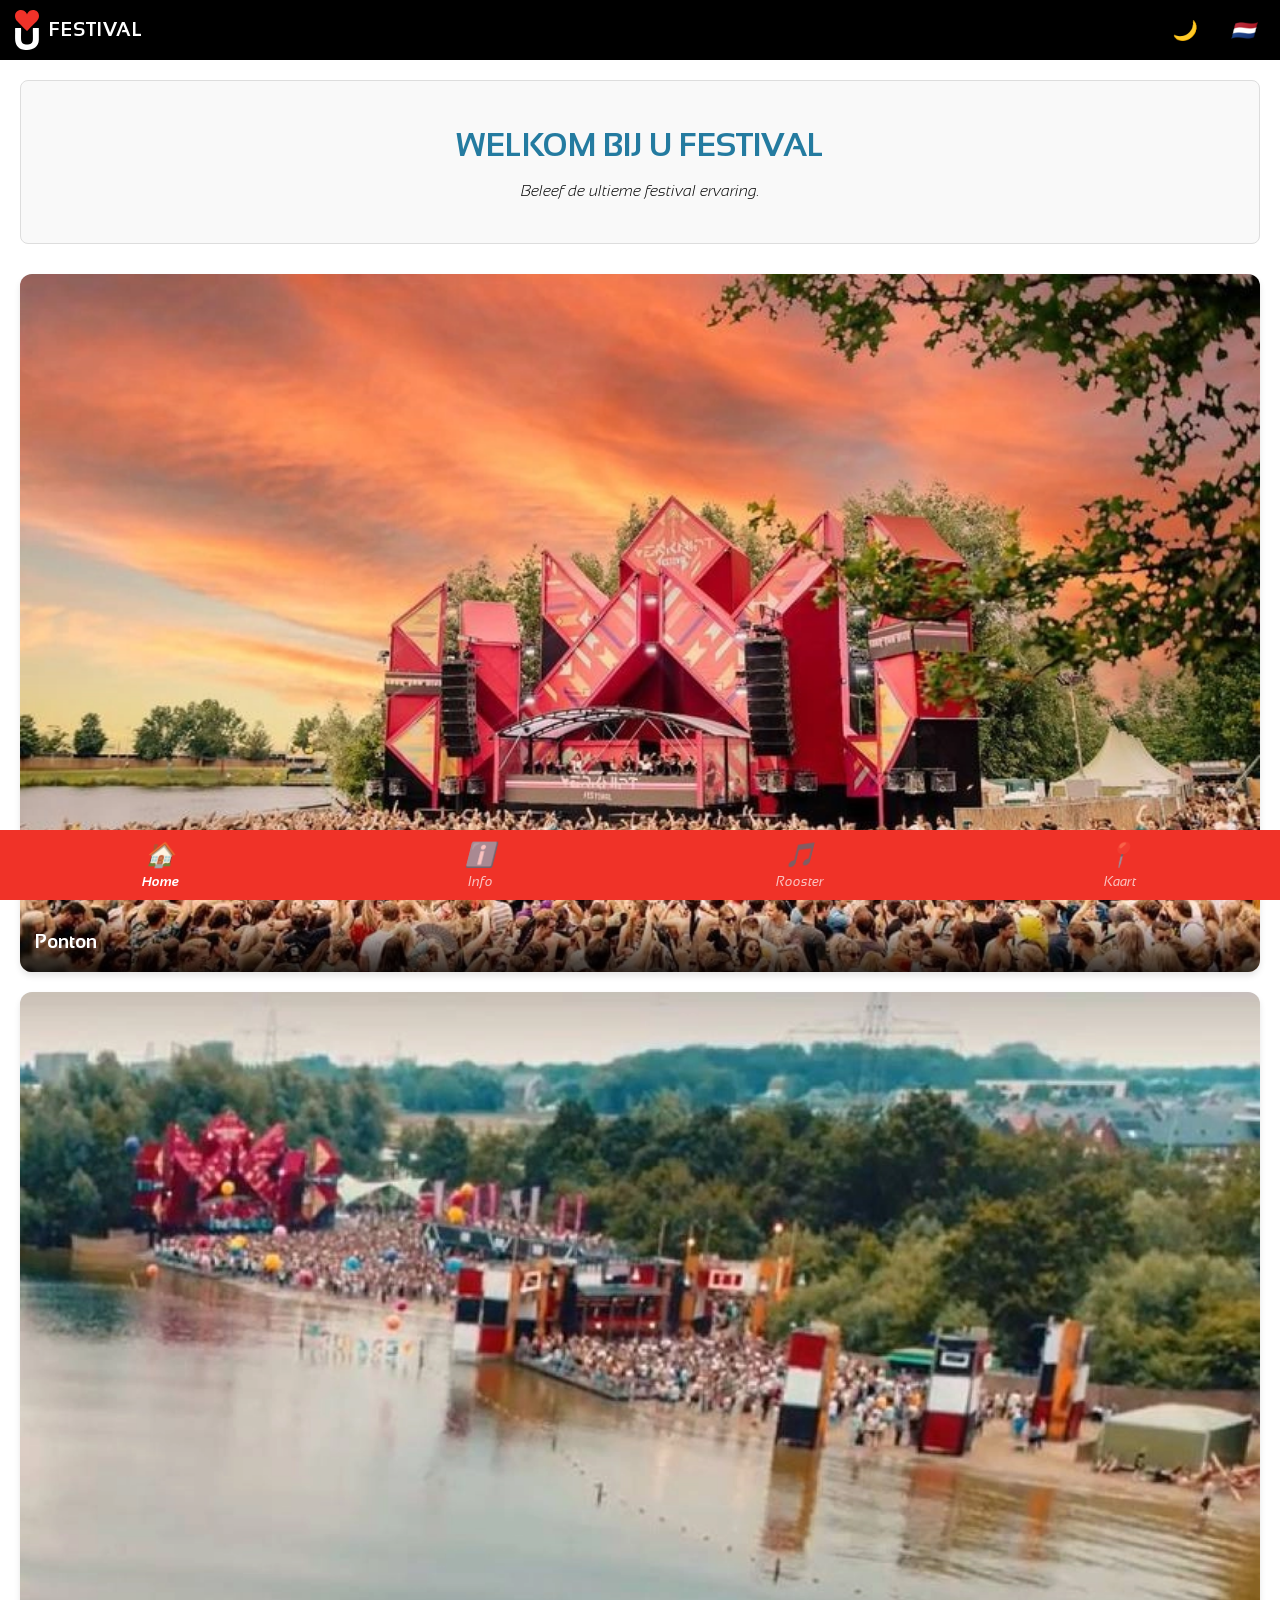
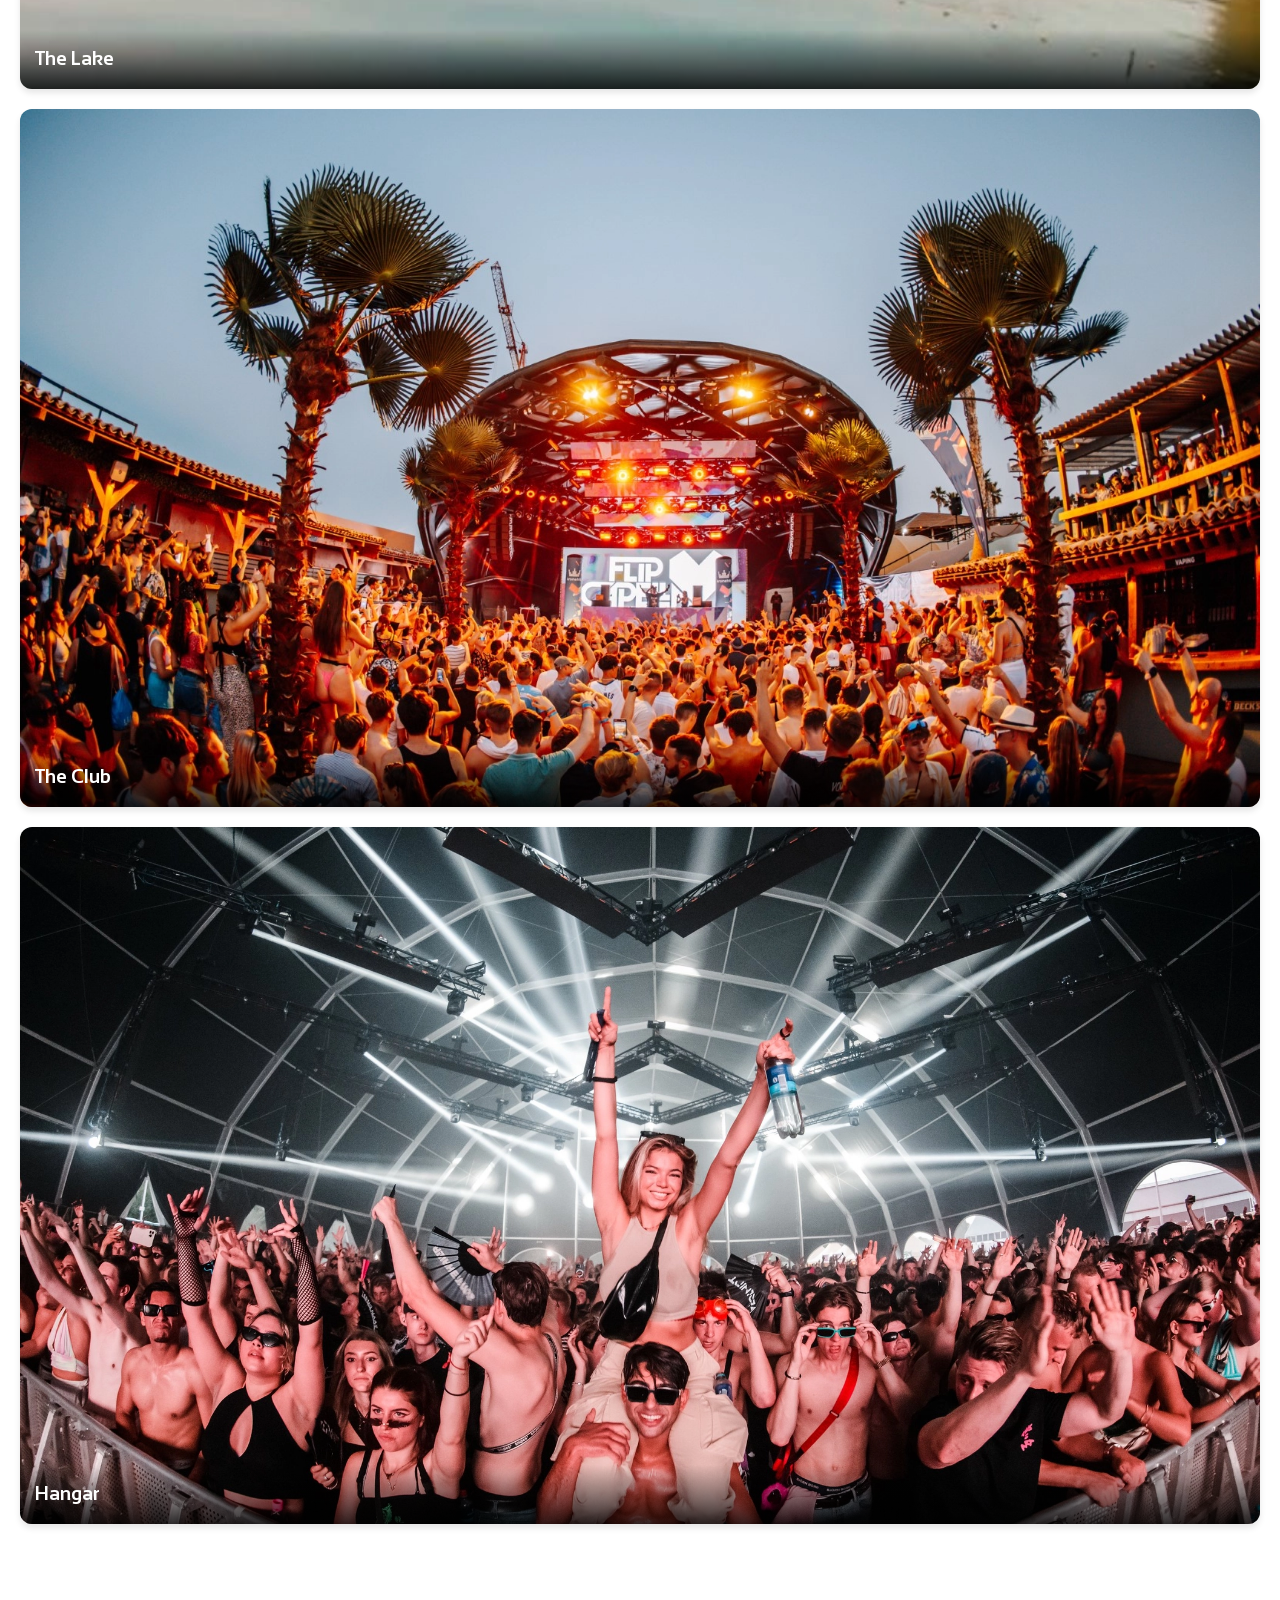
==== live/index.html @ cb03c624 "mappen structuur aanpassing" ====
<!DOCTYPE html>
<html lang="nl" data-theme="light">
<head>
    <meta charset="UTF-8">
    <meta name="viewport" content="width=device-width, initial-scale=1.0, maximum-scale=1.0, user-scalable=no">
    <title>U Festival</title>
    
    <!-- PWA Manifest -->
    <link rel="manifest" href="./manifest.json">
    <meta name="theme-color" content="#F03228">
    <link rel="apple-touch-icon" href="./assets/logob.png">
    <link rel="icon" href="./assets/logo_white.svg" type="image/svg+xml">
    
    <!-- Fonts -->
    <link rel="preconnect" href="https://fonts.googleapis.com">
    <link rel="preconnect" href="https://fonts.gstatic.com" crossorigin>
    <link href="https://fonts.googleapis.com/css2?family=Sansation:ital,wght@0,300;0,400;0,700;1,300;1,400;1,700&display=swap" rel="stylesheet">
    
    <!-- CSS -->
    <link rel="stylesheet" href="./css/style.css">
</head>
<body>

    <!-- Header -->
    <header>
        <div class="header-logo">
            <img id="header-logo-img" src="./assets/logo_white.svg" alt="U Festival Logo">
            <span class="header-title">FESTIVAL</span>
        </div>
        <div class="header-controls">
            <button id="theme-toggle" class="control-btn" aria-label="Toggle dark mode">🌙</button>
            <button id="lang-toggle" class="control-btn" aria-label="Toggle language">🇳🇱</button>
        </div>
    </header>

    <!-- Main Content Area -->
    <main id="main-content">
        
        <!-- HOME SECTION (Phase 2) -->
        <section id="home" class="page-section active">
            <div class="hero">
                <h1 data-i18n="home_welcome">WELKOM BIJ U FESTIVAL</h1>
                <p data-i18n="home_subtitle" class="italic-text">Beleef de ultieme festival ervaring.</p>
            </div>
            
            <div class="stages-grid">
                <div class="stage-card">
                    <img src="./assets/ponton.png" alt="Ponton Stage">
                    <div class="stage-name" data-i18n="stage_ponton">Ponton</div>
                </div>
                <div class="stage-card">
                    <img src="./assets/thelake.png" alt="The Lake Stage">
                    <div class="stage-name" data-i18n="stage_lake">The Lake</div>
                </div>
                <div class="stage-card">
                    <img src="./assets/theclub.png" alt="The Club Stage">
                    <div class="stage-name" data-i18n="stage_club">The Club</div>
                </div>
                <div class="stage-card">
                    <img src="./assets/hangar.png" alt="Hangar Stage">
                    <div class="stage-name" data-i18n="stage_hangar">Hangar</div>
                </div>
            </div>
        </section>

        <!-- INFO SECTION (Phase 3) -->
        <section id="info" class="page-section">
            <h1 data-i18n="nav_info">FESTIVAL INFORMATION</h1>
            <div id="info-accordion-container">
                <!-- Accordions will be rendered here by info.js -->
            </div>
        </section>

        <!-- LINEUP SECTION (Phase 4) -->
        <section id="lineup" class="page-section">
            <h1 data-i18n="nav_lineup">LINE-UP SCHEDULE</h1>
            
            <div class="day-tabs">
                <button id="tab-saturday" class="day-tab active">Zaterdag</button>
                <button id="tab-sunday" class="day-tab">Zondag</button>
            </div>
            
            <div id="schedule-grid" class="schedule-grid">
                <!-- Acts will be rendered here -->
            </div>
        </section>

        <!-- MAP SECTION (Phase 5) -->
        <section id="map" class="page-section">
            <h1 data-i18n="nav_map">FESTIVAL MAP</h1>
            <div class="map-viewport" id="map-viewport">
                <div class="map-transform-container" id="map-transform-container">
                    <img src="./assets/markers/kaart_festival_markers.svg" alt="Festival Map" id="festival-map-img">
                    <div id="gps-dot" class="gps-dot"></div>
                </div>
                <div class="map-overlay-controls">
                    <button id="gps-btn" class="map-control-btn" aria-label="Locate me">📍</button>
                    <div class="zoom-controls">
                        <button id="zoom-in-btn" class="map-control-btn">+</button>
                        <button id="zoom-out-btn" class="map-control-btn">-</button>
                    </div>
                </div>
            </div>
        </section>

    </main>

    <!-- Artist Modal (Phase 4) -->
    <div id="artist-modal" class="modal-overlay">
        <div class="modal-content">
            <button id="modal-close" class="modal-close-btn">&times;</button>
            <div class="modal-image-container" id="modal-image-container">
                <!-- Image or video iframe will be injected here -->
            </div>
            <div class="modal-body">
                <h2 id="modal-name" class="modal-name"></h2>
                <button id="modal-fav-btn" class="modal-fav-btn"></button>
                <p id="modal-stage-time" class="modal-stage-time italic-text"></p>
                <p id="modal-desc" class="modal-desc"></p>
            </div>
        </div>
    </div>

    <!-- Bottom Navigation -->
    <nav class="bottom-nav">
        <button class="nav-item active" data-target="home">
            <span class="nav-icon">🏠</span>
            <span data-i18n="nav_home">Home</span>
        </button>
        <button class="nav-item" data-target="info">
            <span class="nav-icon">ℹ️</span>
            <span data-i18n="nav_info">Info</span>
        </button>
        <button class="nav-item" data-target="lineup">
            <span class="nav-icon">🎵</span>
            <span data-i18n="nav_lineup">Lineup</span>
        </button>
        <button class="nav-item" data-target="map">
            <span class="nav-icon">📍</span>
            <span data-i18n="nav_map">Kaart</span>
        </button>
    </nav>

    <!-- Scripts -->
    <script src="./js/i18n.js"></script>
    <script src="./js/app.js"></script>
    <script src="./js/info.js"></script>
    <script src="./js/lineup.js"></script>
    <script src="./js/map.js"></script>
    <script>
        // Register Service Worker
        if ('serviceWorker' in navigator) {
            window.addEventListener('load', () => {
                navigator.serviceWorker.register('./sw.js')
                    .then(registration => {
                        console.log('ServiceWorker registration successful with scope: ', registration.scope);
                    }, err => {
                        console.log('ServiceWorker registration failed: ', err);
                    });
            });
        }
    </script>
</body>
</html>
---- live/css/style.css ----
:root {
  /* Colors - Light Mode Defaults */
  --color-accent: #F03228;
  --color-base: #FFFFFF;
  --color-primary: #000000;
  --color-secondary: #247BA0;
  --color-info: #E3B505;
  
  --bg-color: var(--color-base);
  --text-color: var(--color-primary);
  --nav-bg: var(--color-accent);
  --nav-text: #FFFFFF;
  --card-bg: #f9f9f9;
  --border-color: #dddddd;

  --font-family: 'Sansation', sans-serif;
}

[data-theme="dark"] {
  /* Colors - Dark Mode */
  --color-base: #000000;
  --color-primary: #FFFFFF;
  
  --bg-color: var(--color-base);
  --text-color: var(--color-primary);
  --nav-bg: var(--color-accent);
  --nav-text: #FFFFFF;
  --card-bg: #1a1a1a;
  --border-color: #333333;
}

/* Reset & Base Styles */
* {
  box-sizing: border-box;
  margin: 0;
  padding: 0;
}

body {
  font-family: var(--font-family);
  background-color: var(--bg-color);
  color: var(--text-color);
  line-height: 1.5;
  -webkit-font-smoothing: antialiased;
  padding-top: 60px; /* For fixed header */
  padding-bottom: 70px; /* For fixed bottom nav */
  transition: background-color 0.3s, color 0.3s;
}

h1, h2, h3, h4, h5, h6 {
  font-weight: 700;
  color: var(--color-secondary);
}

p {
  font-weight: 400;
}

button, .italic-text {
  font-weight: 300;
  font-style: italic;
}

/* Header */
header {
  position: fixed;
  top: 0;
  left: 0;
  width: 100%;
  height: 60px;
  background-color: var(--text-color); /* Black in light mode, White in dark mode, based on logo visibility */
  color: var(--bg-color);
  display: flex;
  align-items: center;
  justify-content: space-between;
  padding: 0 15px;
  z-index: 1000;
}

/* Specific Header styling to match design */
[data-theme="light"] header {
  background-color: #000000;
  color: #FFFFFF;
}

[data-theme="dark"] header {
  background-color: #FFFFFF;
  color: #000000;
}

.header-logo {
  height: 40px;
  display: flex;
  align-items: center;
  gap: 10px;
}

.header-logo img {
  height: 100%;
}

.header-title {
  font-weight: 700;
  font-size: 1.2rem;
  letter-spacing: 1px;
}

.header-controls {
  display: flex;
  gap: 15px;
  align-items: center;
}

.control-btn {
  background: none;
  border: none;
  color: inherit;
  font-size: 1.2rem;
  cursor: pointer;
  padding: 10px;
  min-width: 44px;
  min-height: 44px;
  display: flex;
  align-items: center;
  justify-content: center;
}

/* Bottom Navigation */
nav.bottom-nav {
  position: fixed;
  bottom: 0;
  left: 0;
  width: 100%;
  height: 70px;
  background-color: var(--nav-bg);
  display: flex;
  justify-content: space-around;
  align-items: center;
  z-index: 1000;
}

.nav-item {
  background: none;
  border: none;
  color: var(--nav-text);
  display: flex;
  flex-direction: column;
  align-items: center;
  justify-content: center;
  gap: 5px;
  cursor: pointer;
  opacity: 0.7;
  transition: opacity 0.2s, transform 0.2s;
  padding: 10px;
  flex: 1;
  font-family: var(--font-family);
  font-weight: 400;
}

.nav-item.active {
  opacity: 1;
  font-weight: 700;
}

.nav-icon {
  font-size: 1.5rem;
}

/* Sections / SPA container */
.page-section {
  display: none;
  padding: 20px;
  animation: fadeIn 0.3s ease-in-out;
}

.page-section.active {
  display: block;
}

@keyframes fadeIn {
  from { opacity: 0; transform: translateY(10px); }
  to { opacity: 1; transform: translateY(0); }
}

/* Home Section Styles */
#home .hero {
  text-align: center;
  margin-bottom: 30px;
  padding: 40px 20px;
  background-color: var(--card-bg);
  border: 1px solid var(--border-color);
  border-radius: 8px;
}

#home .hero h1 {
  font-size: 2rem;
  margin-bottom: 10px;
}

#home .stages-grid {
  display: grid;
  grid-template-columns: 1fr;
  gap: 20px;
}

.stage-card {
  position: relative;
  border-radius: 12px;
  overflow: hidden;
  box-shadow: 0 4px 6px rgba(0,0,0,0.1);
  aspect-ratio: 16/9;
  background-color: var(--card-bg);
}

.stage-card img {
  width: 100%;
  height: 100%;
  object-fit: cover;
  display: block;
}

.stage-card .stage-name {
  position: absolute;
  bottom: 0;
  left: 0;
  width: 100%;
  padding: 15px;
  background: linear-gradient(to top, rgba(0,0,0,0.8), transparent);
  color: #FFFFFF;
  font-size: 1.2rem;
  font-weight: 700;
  font-family: var(--font-family);
}

/* Info Section Accordion Styles */
#info {
  padding: 0; /* Removing default padding for full width accordions */
}

#info h1 {
  padding: 20px 20px 10px 20px;
}

.accordion-item {
  margin-bottom: 10px;
  background-color: var(--color-secondary);
  border-radius: 12px;
  overflow: hidden;
  margin: 10px 15px;
}

.accordion-header {
  width: 100%;
  padding: 15px 20px;
  background: none;
  border: none;
  color: #FFFFFF;
  display: flex;
  justify-content: space-between;
  align-items: center;
  font-size: 1.2rem;
  font-family: var(--font-family);
  font-weight: 400;
  font-style: italic;
  cursor: pointer;
  text-align: left;
}

.accordion-icon {
  font-size: 0.8rem;
  transition: transform 0.3s ease;
  font-style: normal;
}

.accordion-content {
  max-height: 0;
  overflow: hidden;
  transition: max-height 0.3s ease-out;
  background-color: var(--bg-color);
  color: var(--text-color);
}

.accordion-content p, .accordion-content h4, .accordion-content ul {
  padding: 15px 20px;
  margin: 0;
}

.accordion-content h4 {
  padding-bottom: 5px;
  color: var(--color-secondary);
}

.accordion-content ul {
  padding-left: 40px;
}

/* Lineup & Schedule Styles */
.day-tabs {
  display: flex;
  margin: 0 20px 20px 20px;
  border-radius: 8px;
  overflow: hidden;
  border: 1px solid var(--color-secondary);
}

.day-tab {
  flex: 1;
  padding: 10px;
  background-color: var(--color-secondary);
  color: #FFFFFF;
  border: none;
  font-family: var(--font-family);
  font-size: 1.1rem;
  font-weight: 300;
  font-style: italic;
  cursor: pointer;
  transition: background-color 0.2s, color 0.2s;
}

.day-tab.active {
  background-color: var(--color-primary);
  color: var(--bg-color);
}

[data-theme="light"] .day-tab.active {
  background-color: #000000;
  color: #FFFFFF;
}

[data-theme="dark"] .day-tab.active {
  background-color: #FFFFFF;
  color: #000000;
}

/* Horizontal Schedule Grid */
.schedule-grid {
  width: 100%;
  overflow-x: auto;
  padding: 0 10px 20px 10px;
  -webkit-overflow-scrolling: touch; /* smooth scroll on ios */
  cursor: grab;
  user-select: none; /* Prevents text selection dragging & auto-scroll */
  -webkit-user-select: none;
}

.schedule-grid:active {
  cursor: grabbing;
}

.schedule-grid-wrapper {
  width: 2400px; /* Increased to fit 15-min columns comfortably */
  display: flex;
  flex-direction: column;
}

.schedule-timeline {
  display: flex;
  margin-bottom: 5px;
  color: var(--color-secondary);
}

.timeline-corner {
  width: 80px;
  flex-shrink: 0;
}

.timeline-slot {
  flex: 1;
  text-align: left;
  padding-left: 2px;
  border-left: 1px solid transparent; /* Align visually with bg-lines */
}

.timeline-slot.hour-slot {
  font-weight: 700;
  font-size: 1.1rem;
}

.timeline-slot.quarter-slot {
  font-weight: 300;
  font-size: 0.8rem;
  color: var(--text-color);
  opacity: 0.6;
  padding-top: 5px; /* push it down slightly to distinguish */
}

.schedule-row {
  display: flex;
  align-items: stretch;
  height: 80px;
  margin-bottom: 5px;
}

.stage-label {
  width: 80px;
  flex-shrink: 0;
  display: flex;
  align-items: center;
  justify-content: center;
  color: var(--color-secondary);
  font-weight: 700;
  font-size: 1.1rem;
  writing-mode: vertical-rl;
  transform: rotate(180deg);
  text-align: center;
}

.acts-container {
  flex: 1;
  position: relative;
  border-top: 1px solid var(--text-color);
  border-bottom: 1px solid var(--text-color);
  display: flex;
}

.bg-line {
  flex: 1;
  border-right: 1px solid var(--text-color);
  opacity: 0.15; /* lighter for quarters */
}

.bg-line.hour-line {
  opacity: 0.5; /* darker for full hours */
}

.bg-line:last-child {
  border-right: none;
}

.act-block-grid {
  position: absolute;
  top: 5px;
  bottom: 5px;
  background-color: var(--color-secondary);
  border-radius: 8px;
  display: flex;
  align-items: center;
  justify-content: space-between;
  padding: 0 15px;
  color: #FFFFFF;
  cursor: pointer;
  overflow: hidden;
  transition: transform 0.2s, background-color 0.2s;
  box-shadow: 0 2px 4px rgba(0,0,0,0.15);
}

.act-block-grid:hover {
  filter: brightness(1.1);
  transform: scale(1.02);
  z-index: 10;
}

.act-grid-name {
  font-family: var(--font-family);
  font-style: italic;
  font-size: 1rem;
  white-space: nowrap;
  overflow: hidden;
  text-overflow: ellipsis;
}

.act-grid-fav {
  font-size: 1rem;
  margin-left: 5px;
  cursor: pointer;
}


/* Modal Styles */
.modal-overlay {
  position: fixed;
  top: 0;
  left: 0;
  width: 100%;
  height: 100%;
  background-color: rgba(0, 0, 0, 0.7);
  z-index: 2000;
  display: none;
  align-items: center;
  justify-content: center;
  opacity: 0;
  transition: opacity 0.3s;
}

.modal-overlay.active {
  display: flex;
  opacity: 1;
}

.modal-content {
  background-color: var(--bg-color);
  width: 90%;
  max-width: 400px;
  border-radius: 12px;
  overflow: hidden;
  position: relative;
  transform: translateY(20px);
  transition: transform 0.3s;
  box-shadow: 0 10px 25px rgba(0,0,0,0.5);
}

.modal-overlay.active .modal-content {
  transform: translateY(0);
}

.modal-close-btn {
  position: absolute;
  top: 10px;
  right: 15px;
  background: rgba(0,0,0,0.5);
  color: #fff;
  border: none;
  font-size: 1.5rem;
  width: 44px;
  height: 44px;
  border-radius: 50%;
  display: flex;
  align-items: center;
  justify-content: center;
  cursor: pointer;
  z-index: 10;
  transition: background-color 0.2s;
}

.modal-close-btn:active {
  background: rgba(0,0,0,0.8);
}


.modal-image-container {
  width: 100%;
  border-radius: 12px 12px 0 0;
  overflow: hidden;
  background-color: #000;
}

.modal-header-img {
  width: 100%;
  height: 250px;
  object-fit: cover;
  display: block;
}

.modal-header-placeholder {
  width: 100%;
  height: 150px;
  background-color: var(--color-secondary);
}

.modal-video-container {
  position: relative;
  width: 100%;
  padding-bottom: 56.25%; /* 16:9 Aspect Ratio */
  height: 0;
  overflow: hidden;
}

.modal-video-container iframe {
  position: absolute;
  top: 0;
  left: 0;
  width: 100%;
  height: 100%;
  border: 0;
}

.modal-body {
  padding: 20px;
}

.modal-name {
  font-size: 1.8rem;
  color: var(--color-secondary);
  margin-bottom: 5px;
}

.modal-stage-time {
  font-size: 0.9rem;
  color: var(--text-color);
  opacity: 0.8;
  margin-bottom: 15px;
}

.modal-fav-btn {
  background-color: transparent;
  border: 1px solid var(--border-color);
  border-radius: 20px;
  padding: 8px 15px;
  color: var(--text-color);
  font-family: var(--font-family);
  font-size: 0.9rem;
  cursor: pointer;
  margin-bottom: 15px;
  display: inline-flex;
  align-items: center;
  gap: 5px;
  transition: background-color 0.2s;
}

.modal-desc {
  font-size: 1rem;
  line-height: 1.6;
}

/* Map Styles */
.map-viewport {
  position: relative;
  overflow: hidden;
  background-color: #e5e5e5;
  width: calc(100% - 40px);
  margin: 0 20px 20px 20px;
  height: calc(100vh - 220px);
  min-height: 350px;
  border-radius: 8px;
  box-shadow: inset 0 0 10px rgba(0,0,0,0.1);
  touch-action: none;
}

.map-transform-container {
  position: absolute;
  top: 0;
  left: 0;
  width: 100%;
  height: 100%;
  transform-origin: 0 0;
}

#festival-map-img {
  height: 100%;
  width: auto;
  max-width: none;
  display: block;
  pointer-events: none; /* Let the container handle drag events */
}

.map-overlay-controls {
  position: absolute;
  bottom: 20px;
  right: 20px;
  display: flex;
  flex-direction: column;
  gap: 15px;
  z-index: 10;
}

.map-control-btn {
  width: 45px;
  height: 45px;
  border-radius: 50%;
  background-color: var(--color-base);
  color: var(--color-primary);
  border: 1px solid var(--border-color);
  box-shadow: 0 2px 5px rgba(0,0,0,0.2);
  font-size: 1.2rem;
  display: flex;
  align-items: center;
  justify-content: center;
  cursor: pointer;
  transition: transform 0.2s, background-color 0.2s;
}

.map-control-btn:active {
  transform: scale(0.95);
}

.zoom-controls {
  display: flex;
  flex-direction: column;
  gap: 5px;
  background-color: var(--color-base);
  border-radius: 25px;
  padding: 5px;
  border: 1px solid var(--border-color);
  box-shadow: 0 2px 5px rgba(0,0,0,0.2);
}

.zoom-controls .map-control-btn {
  box-shadow: none;
  border: none;
  background: transparent;
  width: 35px;
  height: 35px;
}

.gps-dot {
  position: absolute;
  width: 16px;
  height: 16px;
  background-color: #4285F4;
  border: 3px solid #FFFFFF;
  border-radius: 50%;
  box-shadow: 0 0 10px rgba(66, 133, 244, 0.8);
  top: 50%;
  left: 50%;
  transform: translate(-50%, -50%);
  display: none; /* Hidden until GPS is active */
  z-index: 5;
}

.gps-dot::after {
  content: '';
  position: absolute;
  top: -15px;
  left: -15px;
  right: -15px;
  bottom: -15px;
  background-color: rgba(66, 133, 244, 0.3);
  border-radius: 50%;
  animation: gpsPulse 2s infinite;
}

@keyframes gpsPulse {
  0% { transform: scale(0.3); opacity: 1; }
  100% { transform: scale(1.5); opacity: 0; }
}
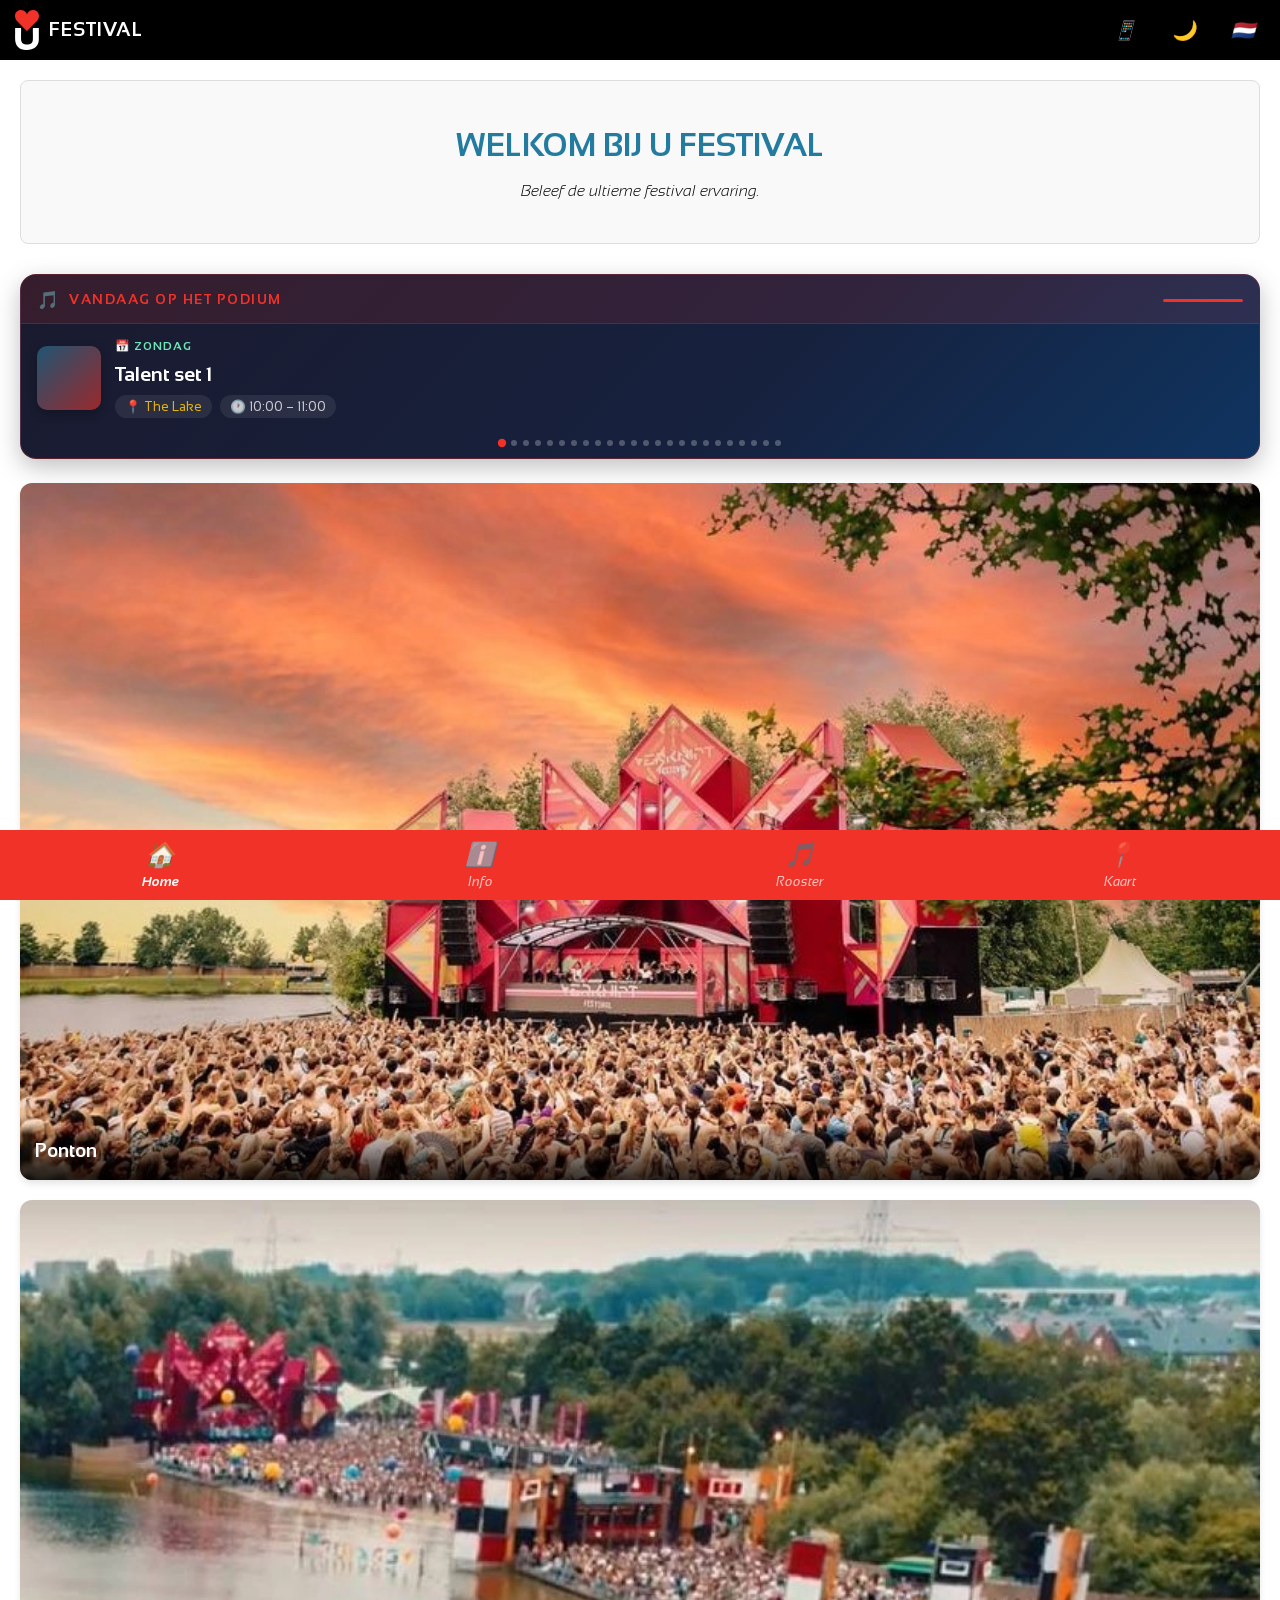
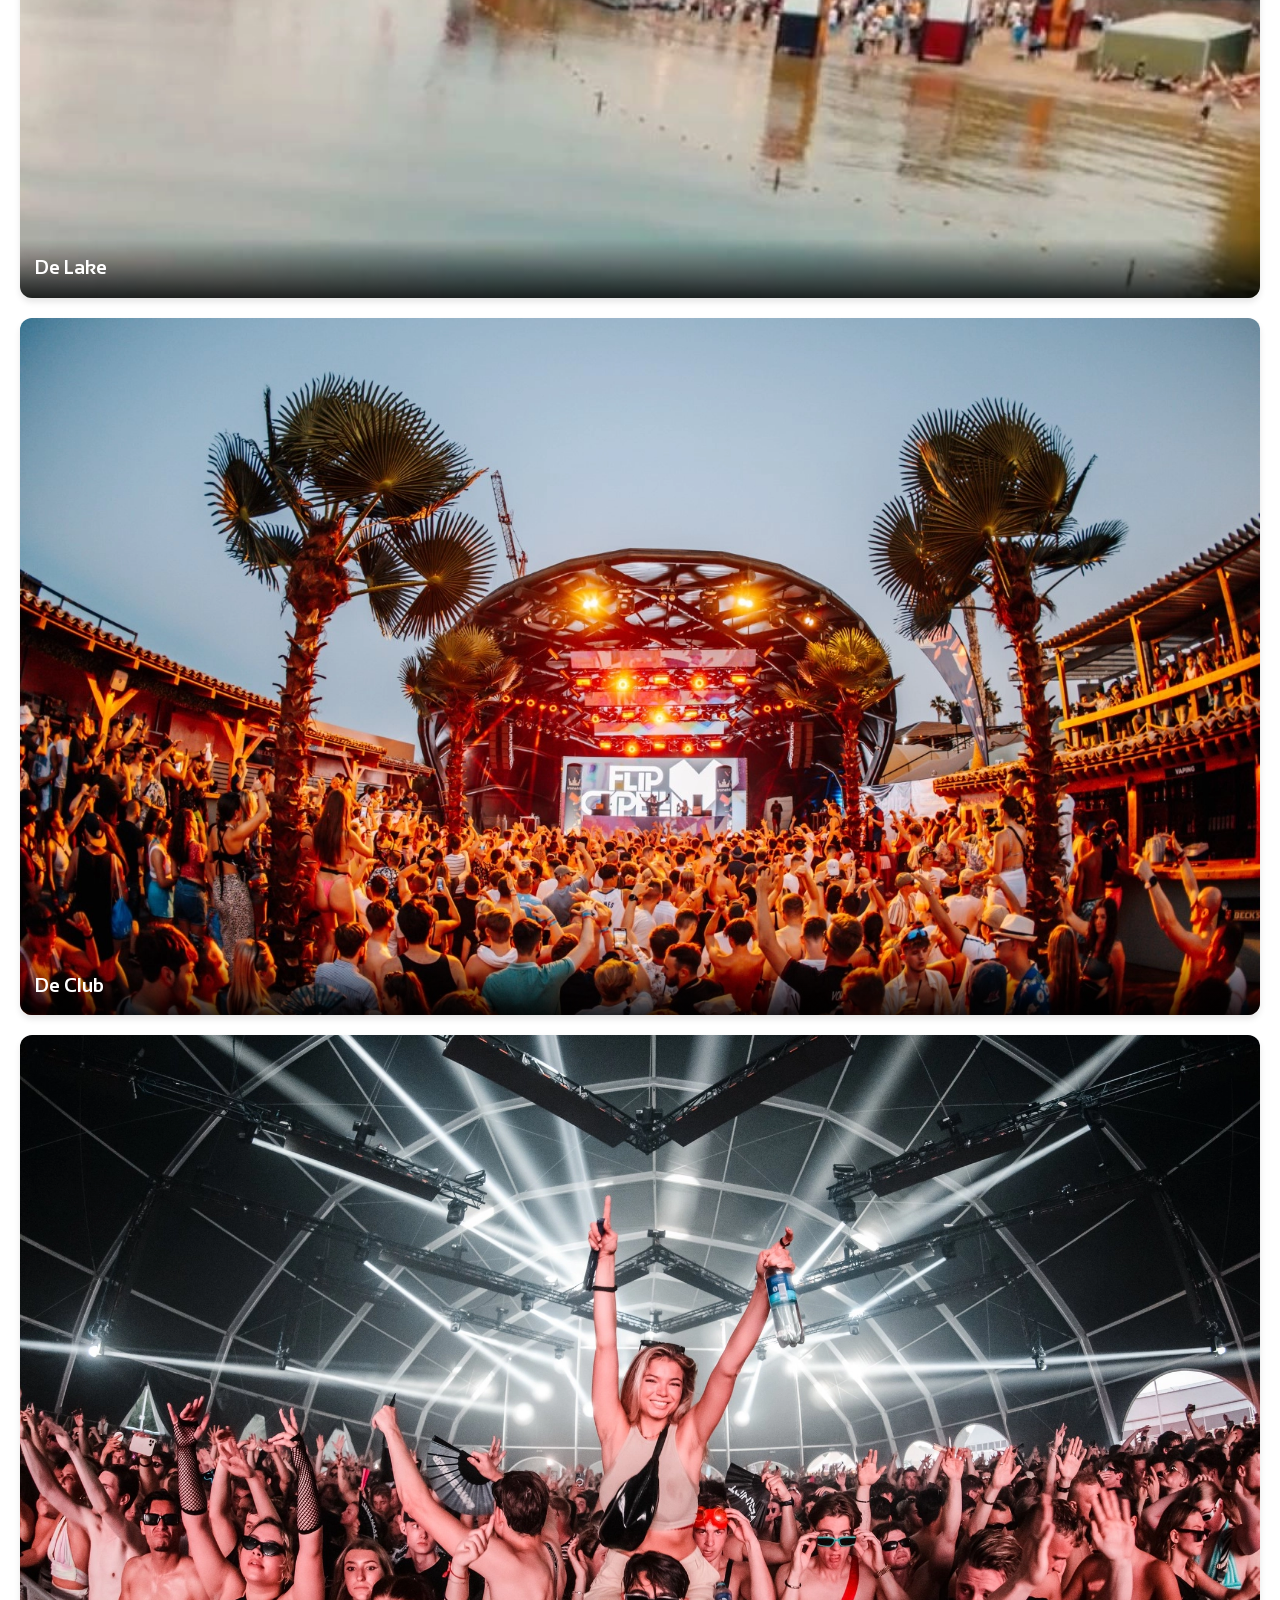
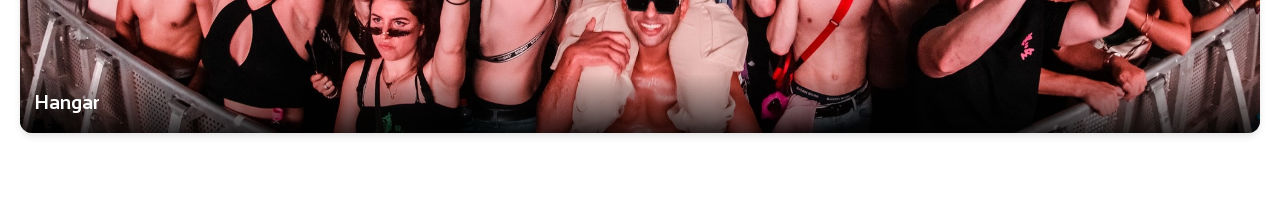
==== commit 089623b4: "new qr code" ====
--- a/live/index.html
+++ b/live/index.html
@@ -28,6 +28,7 @@
             <span class="header-title">FESTIVAL</span>
         </div>
         <div class="header-controls">
+            <button id="install-btn" class="control-btn" aria-label="Download App" title="Download App">📱</button>
             <button id="theme-toggle" class="control-btn" aria-label="Toggle dark mode">🌙</button>
             <button id="lang-toggle" class="control-btn" aria-label="Toggle language">🇳🇱</button>
         </div>
@@ -43,6 +44,21 @@
                 <p data-i18n="home_subtitle" class="italic-text">Beleef de ultieme festival ervaring.</p>
             </div>
             
+            <!-- News Block: Today's Acts -->
+            <div class="news-block" id="news-block">
+                <div class="news-header">
+                    <span class="news-icon">🎵</span>
+                    <span class="news-title" data-i18n="news_today">Vandaag op het podium</span>
+                    <span class="news-progress-bar"><span id="news-progress-fill"></span></span>
+                </div>
+                <div class="news-slider-wrapper">
+                    <div class="news-slide" id="news-slide-content">
+                        <!-- Filled by news.js -->
+                    </div>
+                </div>
+                <div class="news-dots" id="news-dots"></div>
+            </div>
+
             <div class="stages-grid">
                 <div class="stage-card">
                     <img src="./assets/ponton.png" alt="Ponton Stage">
@@ -76,8 +92,8 @@
             <h1 data-i18n="nav_lineup">LINE-UP SCHEDULE</h1>
             
             <div class="day-tabs">
-                <button id="tab-saturday" class="day-tab active">Zaterdag</button>
-                <button id="tab-sunday" class="day-tab">Zondag</button>
+                <button id="tab-saturday" class="day-tab active" data-i18n="tab_saturday">Zaterdag</button>
+                <button id="tab-sunday" class="day-tab" data-i18n="tab_sunday">Zondag</button>
             </div>
             
             <div id="schedule-grid" class="schedule-grid">
@@ -90,7 +106,15 @@
             <h1 data-i18n="nav_map">FESTIVAL MAP</h1>
             <div class="map-viewport" id="map-viewport">
                 <div class="map-transform-container" id="map-transform-container">
-                    <img src="./assets/markers/kaart_festival_markers.svg" alt="Festival Map" id="festival-map-img">
+                    <div id="map-image-wrapper" style="position: relative; display: inline-block; aspect-ratio: 2330.58/1353.19; width: auto; height: 100%;">
+                        <img src="./assets/markers/kaart_festival_markers.svg" alt="Festival Map" id="festival-map-img" style="display: block; width: 100%; height: 100%;">
+                        
+                        <!-- Map Hotspots for Stages -->
+                        <button class="map-hotspot" data-stage="ponton" style="left: 21.32%; top: 62.75%; position: absolute; width: 8%; aspect-ratio: 1; background: rgba(0,0,0,0); border: none; border-radius: 50%; transform: translate(-50%, -50%); cursor: pointer; z-index: 5;"></button>
+                        <button class="map-hotspot" data-stage="lake" style="left: 53.93%; top: 45.47%; position: absolute; width: 8%; aspect-ratio: 1; background: rgba(0,0,0,0); border: none; border-radius: 50%; transform: translate(-50%, -50%); cursor: pointer; z-index: 5;"></button>
+                        <button class="map-hotspot" data-stage="club" style="left: 69.27%; top: 39.07%; position: absolute; width: 8%; aspect-ratio: 1; background: rgba(0,0,0,0); border: none; border-radius: 50%; transform: translate(-50%, -50%); cursor: pointer; z-index: 5;"></button>
+                        <button class="map-hotspot" data-stage="hangar" style="left: 90.20%; top: 17.08%; position: absolute; width: 8%; aspect-ratio: 1; background: rgba(0,0,0,0); border: none; border-radius: 50%; transform: translate(-50%, -50%); cursor: pointer; z-index: 5;"></button>
+                    </div>
                     <div id="gps-dot" class="gps-dot"></div>
                 </div>
                 <div class="map-overlay-controls">
@@ -121,6 +145,38 @@
         </div>
     </div>
 
+    <!-- Stage Modal -->
+    <div id="stage-modal" class="modal-overlay">
+        <div class="modal-content" style="max-height: 90vh; display: flex; flex-direction: column; width: 95%; max-width: 500px;">
+            <button id="stage-modal-close" class="modal-close-btn">&times;</button>
+            <div class="modal-image-container" id="stage-modal-image-container" style="height: 200px;">
+                <!-- Image injected via JS -->
+            </div>
+            <div class="modal-body" style="overflow-y: auto; flex: 1; padding: 20px;">
+                <h2 id="stage-modal-name" class="modal-name" style="margin-bottom: 5px; color: var(--color-secondary);"></h2>
+                <div id="stage-modal-acts" class="stage-acts-list" style="display: flex; flex-direction: column; gap: 15px; margin-top: 15px;">
+                    <!-- Acts will be rendered here -->
+                </div>
+            </div>
+        </div>
+    </div>
+
+    <!-- QR Code Install Modal -->
+    <div id="install-modal" class="modal-overlay">
+        <div class="modal-content install-modal-content">
+            <button id="install-modal-close" class="modal-close-btn">&times;</button>
+            <div class="modal-body" style="text-align: center; padding: 30px 24px;">
+                <div style="font-size: 2.5rem; margin-bottom: 10px;">📱</div>
+                <h2 class="modal-name" data-i18n="install_title" style="margin-bottom: 8px;">Download de app</h2>
+                <p class="modal-desc" data-i18n="install_desc" style="margin-bottom: 24px; opacity: 0.75;">Scan de QR-code met je telefoon om de app te openen en te installeren.</p>
+                <div id="qr-code-wrapper" style="display: inline-flex; align-items: center; justify-content: center; background: #fff; border-radius: 16px; padding: 16px; box-shadow: 0 4px 20px rgba(0,0,0,0.15); margin-bottom: 20px;">
+                    <img id="qr-code-img" src="" alt="QR Code" width="200" height="200" style="display: block; border-radius: 8px;">
+                </div>
+                <p class="modal-desc" data-i18n="install_hint" style="font-size: 0.8rem; opacity: 0.5;">Werkt op iOS (Safari) en Android (Chrome)</p>
+            </div>
+        </div>
+    </div>
+
     <!-- Bottom Navigation -->
     <nav class="bottom-nav">
         <button class="nav-item active" data-target="home">
@@ -146,6 +202,7 @@
     <script src="./js/app.js"></script>
     <script src="./js/info.js"></script>
     <script src="./js/lineup.js"></script>
+    <script src="./js/news.js"></script>
     <script src="./js/map.js"></script>
     <script>
         // Register Service Worker
--- a/live/css/style.css
+++ b/live/css/style.css
@@ -5,7 +5,7 @@
   --color-primary: #000000;
   --color-secondary: #247BA0;
   --color-info: #E3B505;
-  
+
   --bg-color: var(--color-base);
   --text-color: var(--color-primary);
   --nav-bg: var(--color-accent);
@@ -20,7 +20,7 @@
   /* Colors - Dark Mode */
   --color-base: #000000;
   --color-primary: #FFFFFF;
-  
+
   --bg-color: var(--color-base);
   --text-color: var(--color-primary);
   --nav-bg: var(--color-accent);
@@ -42,12 +42,19 @@
   color: var(--text-color);
   line-height: 1.5;
   -webkit-font-smoothing: antialiased;
-  padding-top: 60px; /* For fixed header */
-  padding-bottom: 70px; /* For fixed bottom nav */
+  padding-top: 60px;
+  /* For fixed header */
+  padding-bottom: 70px;
+  /* For fixed bottom nav */
   transition: background-color 0.3s, color 0.3s;
 }
 
-h1, h2, h3, h4, h5, h6 {
+h1,
+h2,
+h3,
+h4,
+h5,
+h6 {
   font-weight: 700;
   color: var(--color-secondary);
 }
@@ -56,7 +63,8 @@
   font-weight: 400;
 }
 
-button, .italic-text {
+button,
+.italic-text {
   font-weight: 300;
   font-style: italic;
 }
@@ -68,7 +76,8 @@
   left: 0;
   width: 100%;
   height: 60px;
-  background-color: var(--text-color); /* Black in light mode, White in dark mode, based on logo visibility */
+  background-color: var(--text-color);
+  /* Black in light mode, White in dark mode, based on logo visibility */
   color: var(--bg-color);
   display: flex;
   align-items: center;
@@ -178,8 +187,193 @@
 }
 
 @keyframes fadeIn {
-  from { opacity: 0; transform: translateY(10px); }
-  to { opacity: 1; transform: translateY(0); }
+  from {
+    opacity: 0;
+    transform: translateY(10px);
+  }
+
+  to {
+    opacity: 1;
+    transform: translateY(0);
+  }
+}
+
+/* ===========================
+   News Block – Today on Stage
+   =========================== */
+.news-block {
+  margin-bottom: 24px;
+  background: linear-gradient(135deg, #1a1a2e 0%, #16213e 60%, #0f3460 100%);
+  border-radius: 16px;
+  overflow: hidden;
+  box-shadow: 0 8px 24px rgba(0, 0, 0, 0.25);
+  border: 1px solid rgba(240, 50, 40, 0.3);
+}
+
+.news-header {
+  display: flex;
+  align-items: center;
+  gap: 10px;
+  padding: 12px 16px 10px;
+  border-bottom: 1px solid rgba(255, 255, 255, 0.08);
+  background: rgba(240, 50, 40, 0.12);
+}
+
+.news-icon {
+  font-size: 1.1rem;
+  flex-shrink: 0;
+}
+
+.news-title {
+  font-family: var(--font-family);
+  font-weight: 700;
+  font-size: 0.85rem;
+  letter-spacing: 1.5px;
+  text-transform: uppercase;
+  color: #F03228;
+  flex: 1;
+}
+
+.news-progress-bar {
+  display: block;
+  height: 3px;
+  background: rgba(255, 255, 255, 0.15);
+  border-radius: 2px;
+  width: 80px;
+  flex-shrink: 0;
+  overflow: hidden;
+}
+
+#news-progress-fill {
+  display: block;
+  height: 100%;
+  background: #F03228;
+  width: 0%;
+  border-radius: 2px;
+  transition: width 5000ms linear;
+}
+
+.news-slider-wrapper {
+  min-height: 90px;
+  display: flex;
+  align-items: stretch;
+  padding: 0;
+}
+
+.news-slide {
+  width: 100%;
+}
+
+.news-slide.fade-in {
+  animation: newsFadeIn 0.5s ease forwards;
+}
+
+@keyframes newsFadeIn {
+  from { opacity: 0; transform: translateY(6px); }
+  to   { opacity: 1; transform: translateY(0); }
+}
+
+.news-act-inner {
+  display: flex;
+  align-items: center;
+  gap: 14px;
+  padding: 14px 16px;
+}
+
+.news-act-img {
+  width: 64px;
+  height: 64px;
+  border-radius: 10px;
+  flex-shrink: 0;
+  background-size: cover;
+  background-position: center top;
+  background-repeat: no-repeat;
+  box-shadow: 0 4px 10px rgba(0, 0, 0, 0.4);
+}
+
+.news-act-img--placeholder {
+  background: linear-gradient(135deg, #247BA0, #F03228);
+  opacity: 0.6;
+}
+
+.news-act-info {
+  flex: 1;
+  min-width: 0;
+}
+
+.news-act-name {
+  font-family: var(--font-family);
+  font-weight: 700;
+  font-size: 1.25rem;
+  color: #FFFFFF;
+  white-space: nowrap;
+  overflow: hidden;
+  text-overflow: ellipsis;
+  margin-bottom: 6px;
+}
+
+.news-act-meta {
+  display: flex;
+  flex-wrap: wrap;
+  gap: 8px;
+}
+
+.news-act-stage,
+.news-act-time {
+  font-family: var(--font-family);
+  font-size: 0.8rem;
+  color: rgba(255, 255, 255, 0.7);
+  background: rgba(255, 255, 255, 0.08);
+  border-radius: 20px;
+  padding: 2px 10px;
+  white-space: nowrap;
+}
+
+.news-act-stage { color: #E3B505; }
+.news-act-time  { color: rgba(255,255,255,0.75); }
+
+.news-act-day {
+  font-family: var(--font-family);
+  font-size: 0.72rem;
+  font-weight: 700;
+  letter-spacing: 1px;
+  text-transform: uppercase;
+  color: #6ee7b7;
+  margin-bottom: 3px;
+}
+
+.news-dots {
+  display: flex;
+  justify-content: center;
+  gap: 6px;
+  padding: 8px 16px 12px;
+}
+
+.news-dot {
+  display: inline-block;
+  width: 6px;
+  height: 6px;
+  border-radius: 50%;
+  background: rgba(255, 255, 255, 0.25);
+  cursor: pointer;
+  transition: background 0.3s, transform 0.3s;
+}
+
+.news-dot.active {
+  background: #F03228;
+  transform: scale(1.4);
+}
+
+.news-empty {
+  padding: 20px 16px;
+  color: rgba(255, 255, 255, 0.5);
+  font-style: italic;
+  text-align: center;
+}
+
+/* Light-mode tweak: keep the dark card regardless of theme */
+[data-theme="light"] .news-block {
+  background: linear-gradient(135deg, #1a1a2e 0%, #16213e 60%, #0f3460 100%);
 }
 
 /* Home Section Styles */
@@ -207,7 +401,7 @@
   position: relative;
   border-radius: 12px;
   overflow: hidden;
-  box-shadow: 0 4px 6px rgba(0,0,0,0.1);
+  box-shadow: 0 4px 6px rgba(0, 0, 0, 0.1);
   aspect-ratio: 16/9;
   background-color: var(--card-bg);
 }
@@ -225,7 +419,7 @@
   left: 0;
   width: 100%;
   padding: 15px;
-  background: linear-gradient(to top, rgba(0,0,0,0.8), transparent);
+  background: linear-gradient(to top, rgba(0, 0, 0, 0.8), transparent);
   color: #FFFFFF;
   font-size: 1.2rem;
   font-weight: 700;
@@ -234,64 +428,143 @@
 
 /* Info Section Accordion Styles */
 #info {
-  padding: 0; /* Removing default padding for full width accordions */
+  padding: 0;
 }
 
 #info h1 {
-  padding: 20px 20px 10px 20px;
+  padding: 20px 20px 16px 20px;
+}
+
+#info-accordion-container {
+  padding: 0 15px 20px;
+  display: flex;
+  flex-direction: column;
+  gap: 10px;
 }
 
 .accordion-item {
-  margin-bottom: 10px;
-  background-color: var(--color-secondary);
-  border-radius: 12px;
-  overflow: hidden;
-  margin: 10px 15px;
+  background-color: var(--card-bg);
+  border: 1px solid var(--border-color);
+  border-radius: 14px;
+  overflow: hidden;
+  transition: box-shadow 0.25s;
+}
+
+.accordion-item:has(.accordion-header.active) {
+  box-shadow: 0 4px 16px rgba(36, 123, 160, 0.15);
+  border-color: var(--color-secondary);
 }
 
 .accordion-header {
   width: 100%;
-  padding: 15px 20px;
+  padding: 16px 18px;
   background: none;
   border: none;
-  color: #FFFFFF;
-  display: flex;
-  justify-content: space-between;
-  align-items: center;
-  font-size: 1.2rem;
+  color: var(--text-color);
+  display: flex;
+  align-items: center;
+  gap: 12px;
+  font-size: 1rem;
   font-family: var(--font-family);
-  font-weight: 400;
-  font-style: italic;
+  font-weight: 700;
+  font-style: normal;
   cursor: pointer;
   text-align: left;
+  transition: background-color 0.2s;
+}
+
+.accordion-header:active {
+  background-color: rgba(36, 123, 160, 0.06);
+}
+
+.accordion-header-icon {
+  font-size: 1.3rem;
+  flex-shrink: 0;
+  width: 36px;
+  height: 36px;
+  background: rgba(36, 123, 160, 0.12);
+  border-radius: 10px;
+  display: flex;
+  align-items: center;
+  justify-content: center;
+}
+
+.accordion-title {
+  flex: 1;
+  color: var(--text-color);
 }
 
 .accordion-icon {
-  font-size: 0.8rem;
+  font-size: 0.9rem;
+  color: var(--color-secondary);
   transition: transform 0.3s ease;
-  font-style: normal;
+  flex-shrink: 0;
+  display: flex;
+  align-items: center;
+  justify-content: center;
+  width: 24px;
+  height: 24px;
+  background: rgba(36, 123, 160, 0.1);
+  border-radius: 50%;
+}
+
+.accordion-header.active .accordion-icon {
+  background: var(--color-secondary);
+  color: #fff;
+  transform: rotate(90deg);
 }
 
 .accordion-content {
   max-height: 0;
   overflow: hidden;
-  transition: max-height 0.3s ease-out;
-  background-color: var(--bg-color);
+  transition: max-height 0.35s ease-out;
+  border-top: 0px solid var(--border-color);
+}
+
+.accordion-header.active + .accordion-content {
+  border-top-width: 1px;
+}
+
+.accordion-content p,
+.accordion-content ul {
+  padding: 12px 18px;
+  margin: 0;
+  font-size: 0.95rem;
+  line-height: 1.65;
   color: var(--text-color);
-}
-
-.accordion-content p, .accordion-content h4, .accordion-content ul {
-  padding: 15px 20px;
+  opacity: 0.85;
+}
+
+.accordion-content p + p {
+  padding-top: 0;
+}
+
+.accordion-content h4 {
+  padding: 14px 18px 2px;
   margin: 0;
-}
-
-.accordion-content h4 {
-  padding-bottom: 5px;
+  font-size: 0.8rem;
+  font-weight: 700;
+  letter-spacing: 0.8px;
+  text-transform: uppercase;
   color: var(--color-secondary);
 }
 
 .accordion-content ul {
-  padding-left: 40px;
+  padding-left: 38px;
+  padding-top: 4px;
+}
+
+.accordion-content li {
+  margin-bottom: 6px;
+}
+
+.accordion-content li:last-child {
+  margin-bottom: 0;
+}
+
+/* last item inside content gets bottom padding */
+.accordion-content > *:last-child {
+  padding-bottom: 16px;
 }
 
 /* Lineup & Schedule Styles */
@@ -337,9 +610,11 @@
   width: 100%;
   overflow-x: auto;
   padding: 0 10px 20px 10px;
-  -webkit-overflow-scrolling: touch; /* smooth scroll on ios */
+  -webkit-overflow-scrolling: touch;
+  /* smooth scroll on ios */
   cursor: grab;
-  user-select: none; /* Prevents text selection dragging & auto-scroll */
+  user-select: none;
+  /* Prevents text selection dragging & auto-scroll */
   -webkit-user-select: none;
 }
 
@@ -348,7 +623,8 @@
 }
 
 .schedule-grid-wrapper {
-  width: 2400px; /* Increased to fit 15-min columns comfortably */
+  width: 2400px;
+  /* Increased to fit 15-min columns comfortably */
   display: flex;
   flex-direction: column;
 }
@@ -368,7 +644,8 @@
   flex: 1;
   text-align: left;
   padding-left: 2px;
-  border-left: 1px solid transparent; /* Align visually with bg-lines */
+  border-left: 1px solid transparent;
+  /* Align visually with bg-lines */
 }
 
 .timeline-slot.hour-slot {
@@ -381,7 +658,8 @@
   font-size: 0.8rem;
   color: var(--text-color);
   opacity: 0.6;
-  padding-top: 5px; /* push it down slightly to distinguish */
+  padding-top: 5px;
+  /* push it down slightly to distinguish */
 }
 
 .schedule-row {
@@ -416,11 +694,13 @@
 .bg-line {
   flex: 1;
   border-right: 1px solid var(--text-color);
-  opacity: 0.15; /* lighter for quarters */
+  opacity: 0.15;
+  /* lighter for quarters */
 }
 
 .bg-line.hour-line {
-  opacity: 0.5; /* darker for full hours */
+  opacity: 0.5;
+  /* darker for full hours */
 }
 
 .bg-line:last-child {
@@ -441,7 +721,7 @@
   cursor: pointer;
   overflow: hidden;
   transition: transform 0.2s, background-color 0.2s;
-  box-shadow: 0 2px 4px rgba(0,0,0,0.15);
+  box-shadow: 0 2px 4px rgba(0, 0, 0, 0.15);
 }
 
 .act-block-grid:hover {
@@ -496,7 +776,7 @@
   position: relative;
   transform: translateY(20px);
   transition: transform 0.3s;
-  box-shadow: 0 10px 25px rgba(0,0,0,0.5);
+  box-shadow: 0 10px 25px rgba(0, 0, 0, 0.5);
 }
 
 .modal-overlay.active .modal-content {
@@ -507,7 +787,7 @@
   position: absolute;
   top: 10px;
   right: 15px;
-  background: rgba(0,0,0,0.5);
+  background: rgba(0, 0, 0, 0.5);
   color: #fff;
   border: none;
   font-size: 1.5rem;
@@ -523,7 +803,7 @@
 }
 
 .modal-close-btn:active {
-  background: rgba(0,0,0,0.8);
+  background: rgba(0, 0, 0, 0.8);
 }
 
 
@@ -550,7 +830,8 @@
 .modal-video-container {
   position: relative;
   width: 100%;
-  padding-bottom: 56.25%; /* 16:9 Aspect Ratio */
+  padding-bottom: 56.25%;
+  /* 16:9 Aspect Ratio */
   height: 0;
   overflow: hidden;
 }
@@ -612,7 +893,7 @@
   height: calc(100vh - 220px);
   min-height: 350px;
   border-radius: 8px;
-  box-shadow: inset 0 0 10px rgba(0,0,0,0.1);
+  box-shadow: inset 0 0 10px rgba(0, 0, 0, 0.1);
   touch-action: none;
 }
 
@@ -630,7 +911,8 @@
   width: auto;
   max-width: none;
   display: block;
-  pointer-events: none; /* Let the container handle drag events */
+  pointer-events: none;
+  /* Let the container handle drag events */
 }
 
 .map-overlay-controls {
@@ -650,7 +932,7 @@
   background-color: var(--color-base);
   color: var(--color-primary);
   border: 1px solid var(--border-color);
-  box-shadow: 0 2px 5px rgba(0,0,0,0.2);
+  box-shadow: 0 2px 5px rgba(0, 0, 0, 0.2);
   font-size: 1.2rem;
   display: flex;
   align-items: center;
@@ -671,7 +953,7 @@
   border-radius: 25px;
   padding: 5px;
   border: 1px solid var(--border-color);
-  box-shadow: 0 2px 5px rgba(0,0,0,0.2);
+  box-shadow: 0 2px 5px rgba(0, 0, 0, 0.2);
 }
 
 .zoom-controls .map-control-btn {
@@ -693,7 +975,8 @@
   top: 50%;
   left: 50%;
   transform: translate(-50%, -50%);
-  display: none; /* Hidden until GPS is active */
+  display: none;
+  /* Hidden until GPS is active */
   z-index: 5;
 }
 
@@ -710,6 +993,13 @@
 }
 
 @keyframes gpsPulse {
-  0% { transform: scale(0.3); opacity: 1; }
-  100% { transform: scale(1.5); opacity: 0; }
-}
+  0% {
+    transform: scale(0.3);
+    opacity: 1;
+  }
+
+  100% {
+    transform: scale(1.5);
+    opacity: 0;
+  }
+}
